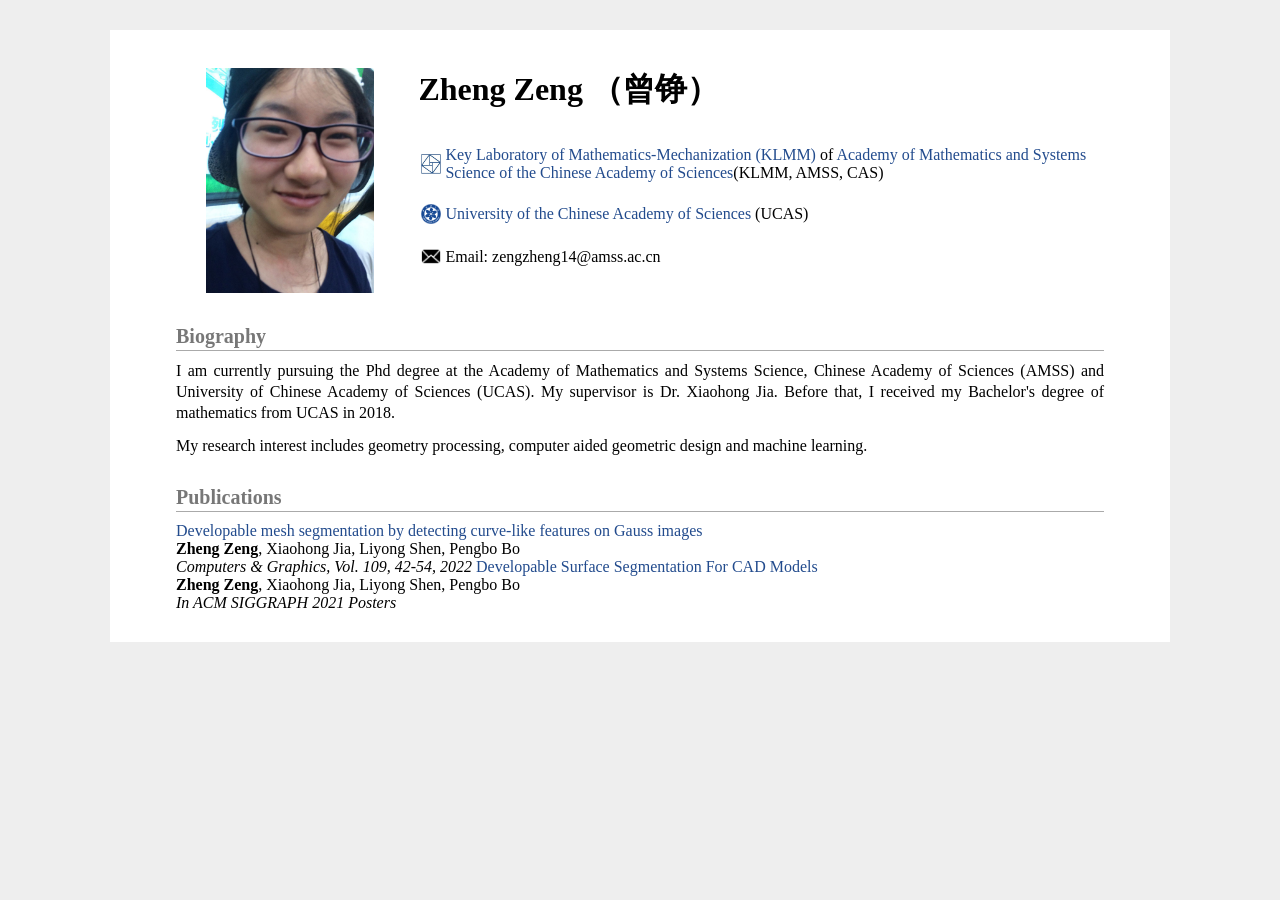
==== index.html @ fd00ec91 "fix format" ====
<!DOCTYPE html PUBLIC "-//W3C//DTD XHTML 1.1//EN" "http://www.w3.org/TR/xhtml11/DTD/xhtml11.dtd">
<html xmlns="http://www.w3.org/1999/xhtml" xml:lang="en" slick-uniqueid="3">
<head>
<meta http-equiv="Content-Type" content="text/html; charset=UTF-8">
<link rel="stylesheet" href="./Homepage_files/sty/jemdoc.css" type="text/css">
<style type="text/css">
</style>
<title>ZhengZeng-Homepage</title>
<link rel="shortcut icon" href="./Homepage_files/fig/profile_image.jpg" >
</head>


<body>

<div id="layout-content" style="margin-top:25px">

<table>
<tbody>
  <tr>
    <td width="19%" valign="top" height="173">
      <img height="225" id="photo" style="padding: 0pt 30pt 0pt 20pt; float: left; display: inline;" src="./Homepage_files/fig/profile_image.jpg">
    </td>
    
    <td width="80%" valign="top" height="173">
      <b><font face="Times New Roman" size="6">Zheng Zeng</font><font size="6" face="楷体_GB2312"> （曾铮）</font><font face="Times New Roman" size="6"></font></b>
      <br><br>      
      <p>
         <table>
         <tbody>
            <tr>
              <td> <img width="20" style="float: left; display: inline;" src="./Homepage_files/fig/amss.png" alt=""> </td>
              <td> <a href="http://mmrc.amss.cas.cn/" target="_blank">Key Laboratory of Mathematics-Mechanization (KLMM)</a> of <a href="http://www.amss.ac.cn/" target="_blank">Academy of Mathematics and Systems Science of the Chinese Academy of Sciences</a>(KLMM, AMSS, CAS)</td>
            </tr>
         </tbody>
         </table>
         <table>
         <tbody>
            <tr>
              <td> <img width="20" style="float: left; display: inline;" src="./Homepage_files/fig/ucas.png" alt=""> </td>
              <td> <a href="https://english.ucas.ac.cn/" target="_blank">University of the Chinese Academy of Sciences </a>(UCAS)</td>
            </tr>
         </tbody>
         </table>        
          <br>
          <table>
         <tbody>
            <tr>
              <td> <img width="20" style="float: left; display: inline;" src="./Homepage_files/fig/email.png" alt=""> </td>
              <td> Email: zengzheng14@amss.ac.cn</td>
            </tr>
         </tbody>
         </table>
         
      </p>
    </td>
  </tr>
</tbody>
</table>

<h2>Biography</h2>
<p style="text-align:justify;">
I am currently pursuing the Phd degree at the Academy of Mathematics and Systems Science, Chinese Academy of Sciences (AMSS) and University of Chinese Academy of Sciences (UCAS). My supervisor is Dr. Xiaohong Jia. Before that, I received my Bachelor's degree of mathematics from UCAS in 2018.
</p>
<p> 
My research interest includes geometry processing, computer aided geometric design and machine learning.
</p>

  <h2>Publications</h2>
    <!--这里写点发表的论文（if any） 格式如下>
    <table border="0" width="100%">
  <!--   <tbody> 
      <tr>
        <td>
          <div align="center">
            <img width="180" src="./LARNet(ICML2021)/Fig0_headpic.png" alt="">
          </div>
        </td>
        <td>
          <a href=" https://arxiv.org/abs/2103.08147" target="_blank">LARNet: Lie Algebra Residual Network for Face Recognition</a>        
          <br>
          <strong>Xiaolong Yang</strong>, 
          Xiaohong Jia, 
          Dihong Gong,
          Dong-Ming Yan,
          Zhifeng Li,
          Wei Liu
          <br> 
          <i>In Proceedings of the 38th International Conference on Machine Learning (ICML2021)</i>
          <br>
          [<a href="LARNet.html" target="_blank">Project Page</a>]
          [<a href="./LARNet(ICML2021)/xiaolonyang_ICML2021_Main.pdf" target="_blank">PDF</a>]
          [<a href="https://github.com/paradocx/LARNet/" target="_blank">Code</a>]
          [<a href="./LARNet(ICML2021)/xiaolonyang_ICML21_Sup.pdf" target="_blank">Supplement</a>] 
          [<a href="./LARNet(ICML2021)/ICML21_LARNet.pptx" target="_blank">Slides</a>]
        </td>
      </tr>



    </tbody> -->
<tbody> 
        <tr>
        <td>
          <a href="https://doi.org/10.1016/j.cag.2022.10.003" target="_blank">Developable mesh segmentation by detecting curve-like features on Gauss images</a>        
          <br>
          <strong>Zheng Zeng</strong>, 
          Xiaohong Jia, 
          Liyong Shen,
          Pengbo Bo
          <br> 
          <i>Computers & Graphics, Vol. 109, 42-54, 2022</i>
        </td>
       </tr>
       <tr>
        <td>
          <a href="https://doi.org/10.1145/3450618.3469167" target="_blank">Developable Surface Segmentation For CAD Models</a>        
          <br>
          <strong>Zheng Zeng</strong>, 
          Xiaohong Jia, 
          Liyong Shen,
          Pengbo Bo
          <br> 
          <i>In ACM SIGGRAPH 2021 Posters</i>
        </td>
      </tr>


    </tbody> 
  </table>  
<!--
  <h2>Research Experiences</h2>
  这里可以写点别的 不要就注释掉
   <!--<table id="tbExperiences" border="0" width="100%">
    <tbody>
      <tr>
        <td> Sep.2020 - Sep.2021 &nbsp; </td>   
        <td> Visting student (Rhino-Bird Program), Tencent Technologies Co., Ltd. (Shenzhen), directed by <a href="https://scholar.google.com/citations?user=VTrRNN4AAAAJ&hl=zh-en" target="_blank"> Zhifeng Li</td>
      </tr>
      <tr>
        <td> Nov.2019 - Mar.2020 &nbsp; </td>   
        <td> Intern student (Innovative Research Program), Alibaba Group (Beijing). </td>
      </tr>
      <tr>
        <td> Mar.2017 - Now. &nbsp; </td>   
        <td> Visiting student,  National Laboratory of Pattern Recognition(NLPR), Institute of Automation, Chinese Academy of Sciences(CASIA) (Beijing), directed by <a href="https://sites.google.com/site/yandongming/" target="_blank"> Prof. Dong-Ming Yan</td>
      </tr>  
    </tbody>
  </table> -->

</div>
</body>
</html>
---- Homepage_files/sty/jemdoc.css ----
/* Default css file for jemdoc. */

table#tlayout {
    border: none;
    border-collapse: separate;
    background: white;
}
/*
body {
	background: white;
	padding-bottom: 8px;
	margin: 0;
}
*/
html {
  background-color: #eeeeee; 
}

body {
	font-family: Georgia, serif;
	color: #000;
	background-color: #ffffff;
	text-align: left; /* for IE */
	margin-top: 30px;
	margin-bottom: 30px;
	margin-left: auto;
	margin-right: auto;
	padding-left: 50px;
	padding-right: 50px;
	padding-top: 10px;
	padding-bottom: 30px;
	max-width: 960px;
}

#layout-menu {
	background: #f6f6f6;
	border: 1px solid #dddddd;
	padding-top: 0.5em;
	padding-left: 8px;
	padding-right: 8px;
	font-size: 1.0em;
	width: auto;
	white-space: nowrap;
    text-align: left;
    vertical-align: top;
}

#layout-menu td {
	background: #f4f4f4;
    vertical-align: top;
}

#layout-content {
	padding-top: 0.0em;
	padding-left: 1.0em;
	padding-right: 1.0em;
    border: none;
    background: white;
    text-align: left;
    vertical-align: top;
}

#layout-menu a {
	line-height: 1.5em;
	margin-left: 0.5em;
}

tt {
    background: #ffffdd;
}

pre, tt {
	font-size: 90%;
	font-family: monaco, monospace;
}

a, a > tt {
	color: #224b8d;
	text-decoration: none;
}

a:hover {
	/*border-bottom: 1px gray dotted;
	font-weight: bold;*/
	color:#FF0000; 
}

#layout-menu a.current:link, #layout-menu a.current:visited {
	color: #022b6d;
	border-bottom: 1px gray solid;
}
#layout-menu a:link, #layout-menu a:visited, #layout-menu a:hover {
	color: #527bbd;
	text-decoration: none;
}
#layout-menu a:hover {
	text-decoration: none;
}

div.menu-category {
	border-bottom: 1px solid gray;
	margin-top: 0.8em;
	padding-top: 0.2em;
	padding-bottom: 0.1em;
	font-weight: bold;
}

div.menu-item {
	padding-left: 16px;
	text-indent: -16px;
}

div#toptitle {
	padding-bottom: 0.2em;
	margin-bottom: 1.5em;
	/*border-bottom: 3px double gray;*/
}

/* Reduce space if we begin the page with a title. */
div#toptitle + h2, div#toptitle + h3 {
	margin-top: 0em;
}

div#subtitle {
	margin-top: 0.0em;
	margin-bottom: 0.0em;
	padding-top: 0em;
	padding-bottom: 0.1em;
}

em {
	font-style: italic;
}

strong {
	font-weight: bold;
}


red {
	color: #FF0000;
}

h1, h2, h3 {
	color: #777777;
	margin-top: 0.7em;
	margin-bottom: 0.5em;
	padding-bottom: 0.2em;
	line-height: 1.0;
	padding-top: 0.5em;
	border-bottom: 1px solid #aaaaaa;
}

h1 {
	color: #527bbd;
	font-size: 165%;
	padding-bottom: 0.3em;
}

h2 {
	padding-top: 0.8em;
	font-size: 125%;
}

h2 + h3 {
    padding-top: 0.2em;
}

h3 {
	font-size: 110%;
	border-bottom: none;
}

p {
	margin-top: 0.0em;
	margin-bottom: 0.8em;
	padding: 0;
	line-height: 1.3;
}

pre {
	padding: 0;
	margin: 0;
}

div#footer {
	font-size: small;
	border-top: 1px solid #c0c0c0;
	padding-top: 0.1em;
	margin-top: 4.0em;
	color: #c0c0c0;
}

div#footer a {
	color: #80a0b0;
}

div#footer-text {
	float: left;
	padding-bottom: 8px;
}

ul, ol, dl {
	margin-top: 0.2em;
	padding-top: 0;
	margin-bottom: 0.8em;
}

dt {
	margin-top: 0.5em;
	margin-bottom: 0;
}

dl {
	margin-left: 20px;
}

dd {
	color: #222222;
}

dd > *:first-child {
	margin-top: 0;
}

ul {
	list-style-position: inherit;
	list-style-type: none;
	padding-left: 20px;
}

p + ul, p + ol {
	margin-top: -0.5em;
}

li {
	margin-top: 1em;
}

ol {
	list-style-position: outside;
	list-style-type: decimal;
}

li p, dd p {
	margin-bottom: 0.3em;
}


ol ol {
	list-style-type: lower-alpha;
}

ol ol ol {
	list-style-type: lower-roman;
}

p + div.codeblock {
	margin-top: -0.6em;
}

div.codeblock, div.infoblock {
	margin-right: 0%;
	margin-top: 1.2em;
	margin-bottom: 1.3em;
}

div.blocktitle {
	font-weight: bold;
	color: #cd7b62;
	margin-top: 1.2em;
	margin-bottom: 0.1em;
}

div.blockcontent {
	border: 1px solid silver;
	padding: 0.3em 0.5em;
}

div.infoblock > div.blockcontent {
	background: #ffffee;
}

div.blockcontent p + ul, div.blockcontent p + ol {
	margin-top: 0.4em;
}

div.infoblock p {
	margin-bottom: 0em;
}

div.infoblock li p, div.infoblock dd p {
	margin-bottom: 0.5em;
}

div.infoblock p + p {
	margin-top: 0.8em;
}

div.codeblock > div.blockcontent {
	background: #f6f6f6;
}

span.pycommand {
	color: #000070;
}

span.statement {
	color: #008800;
}
span.builtin {
	color: #000088;
}
span.special {
	color: #990000;
}
span.operator {
	color: #880000;
}
span.error {
	color: #aa0000;
}
span.comment, span.comment > *, span.string, span.string > * {
	color: #606060;
}

@media print {
	#layout-menu { display: none; }
}

#fwtitle {
	margin: 2px;
}

#fwtitle #toptitle {
	padding-left: 0.5em;
	margin-bottom: 0.5em;
}

#layout-content h1:first-child, #layout-content h2:first-child, #layout-content h3:first-child {
	margin-top: -0.7em;
}

div#toptitle h1, #layout-content div#toptitle h1 {
	margin-bottom: 0.0em;
	padding-bottom: 0.1em;
	padding-top: 0;
	margin-top: 0.5em;
	border-bottom: none;
}

img.eq {
	padding: 0;
	padding-left: 0.1em;
	padding-right: 0.1em;
	margin: 0;
}

img.eqwl {
	padding-left: 2em;
	padding-top: 0.6em;
	padding-bottom: 0.2em;
	margin: 0;
}

table + table {
    margin-top: 1em;
}

tr.heading {
    font-weight: bold;
    border-bottom: 2px solid black;
}

img {
    border: none;
}

table.imgtable, table.imgtable td {
    border: none;
    text-align: left;
}
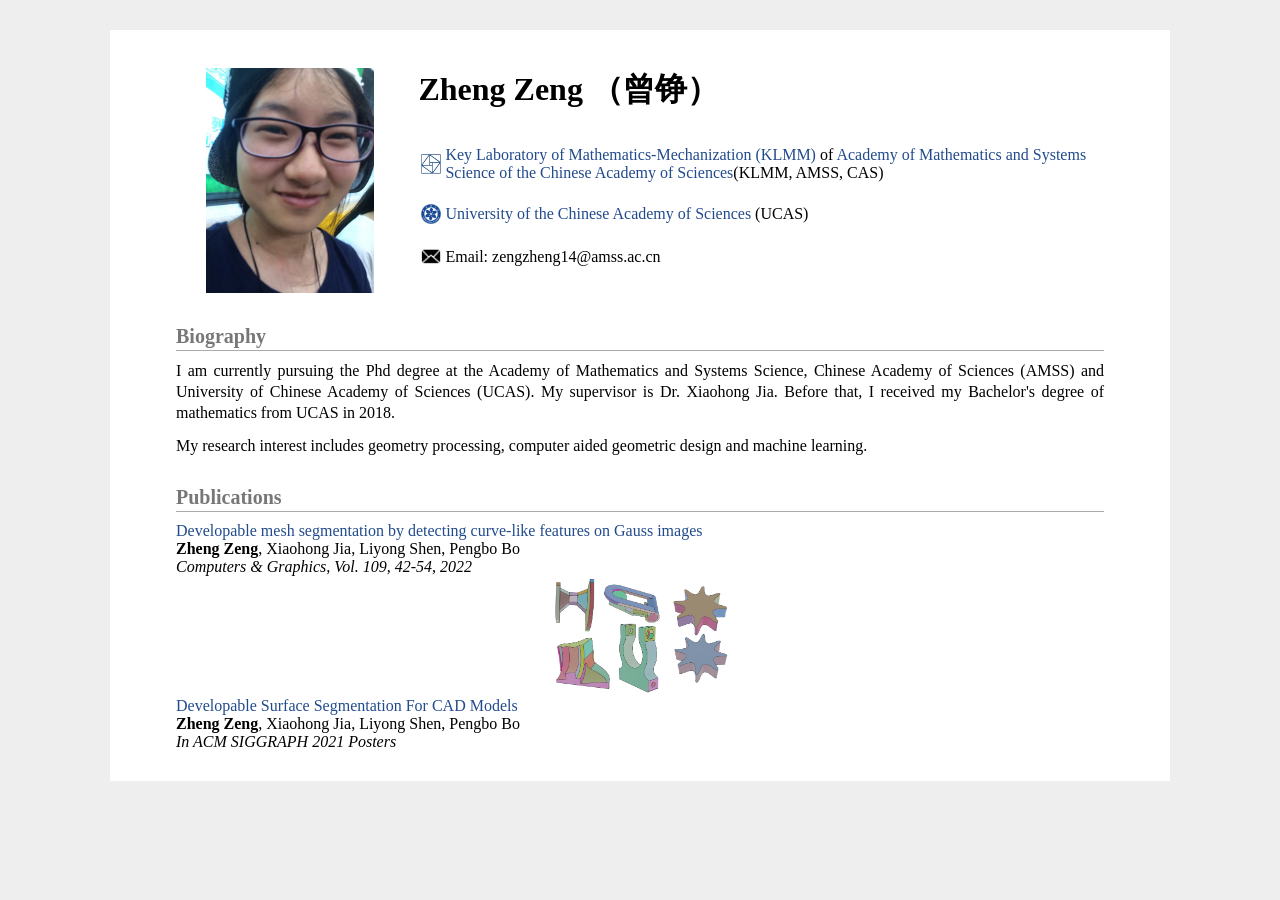
==== commit d43fec91: "add pic" ====
--- a/index.html
+++ b/index.html
@@ -113,6 +113,11 @@
        </tr>
        <tr>
         <td>
+          <div align="center">
+            <img width="180" src="./Homepage_files/fig/poster.png" alt="">
+          </div>
+        </td>
+        <td>
           <a href="https://doi.org/10.1145/3450618.3469167" target="_blank">Developable Surface Segmentation For CAD Models</a>        
           <br>
           <strong>Zheng Zeng</strong>, 
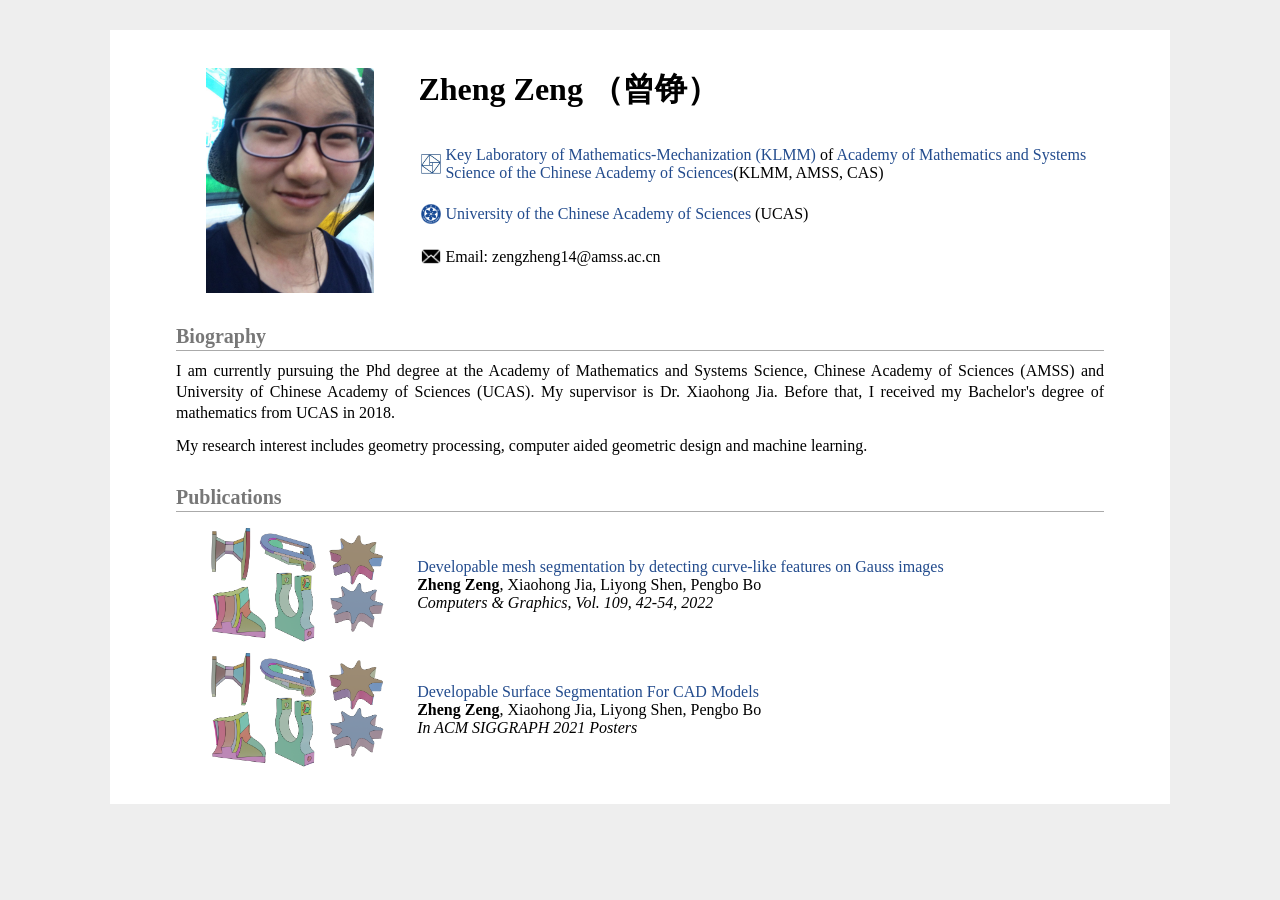
==== commit 44ac2646: "fix format" ====
--- a/index.html
+++ b/index.html
@@ -66,40 +66,14 @@
 </p>
 
   <h2>Publications</h2>
-    <!--这里写点发表的论文（if any） 格式如下>
-    <table border="0" width="100%">
-  <!--   <tbody> 
-      <tr>
-        <td>
+<table border="0" width="100%">
+<tbody> 
+        <tr>
+         <td>
           <div align="center">
-            <img width="180" src="./LARNet(ICML2021)/Fig0_headpic.png" alt="">
+            <img width="180" src="./Homepage_files/fig/poster.png" alt="">
           </div>
         </td>
-        <td>
-          <a href=" https://arxiv.org/abs/2103.08147" target="_blank">LARNet: Lie Algebra Residual Network for Face Recognition</a>        
-          <br>
-          <strong>Xiaolong Yang</strong>, 
-          Xiaohong Jia, 
-          Dihong Gong,
-          Dong-Ming Yan,
-          Zhifeng Li,
-          Wei Liu
-          <br> 
-          <i>In Proceedings of the 38th International Conference on Machine Learning (ICML2021)</i>
-          <br>
-          [<a href="LARNet.html" target="_blank">Project Page</a>]
-          [<a href="./LARNet(ICML2021)/xiaolonyang_ICML2021_Main.pdf" target="_blank">PDF</a>]
-          [<a href="https://github.com/paradocx/LARNet/" target="_blank">Code</a>]
-          [<a href="./LARNet(ICML2021)/xiaolonyang_ICML21_Sup.pdf" target="_blank">Supplement</a>] 
-          [<a href="./LARNet(ICML2021)/ICML21_LARNet.pptx" target="_blank">Slides</a>]
-        </td>
-      </tr>
-
-
-
-    </tbody> -->
-<tbody> 
-        <tr>
         <td>
           <a href="https://doi.org/10.1016/j.cag.2022.10.003" target="_blank">Developable mesh segmentation by detecting curve-like features on Gauss images</a>        
           <br>
@@ -111,6 +85,7 @@
           <i>Computers & Graphics, Vol. 109, 42-54, 2022</i>
         </td>
        </tr>
+  
        <tr>
         <td>
           <div align="center">
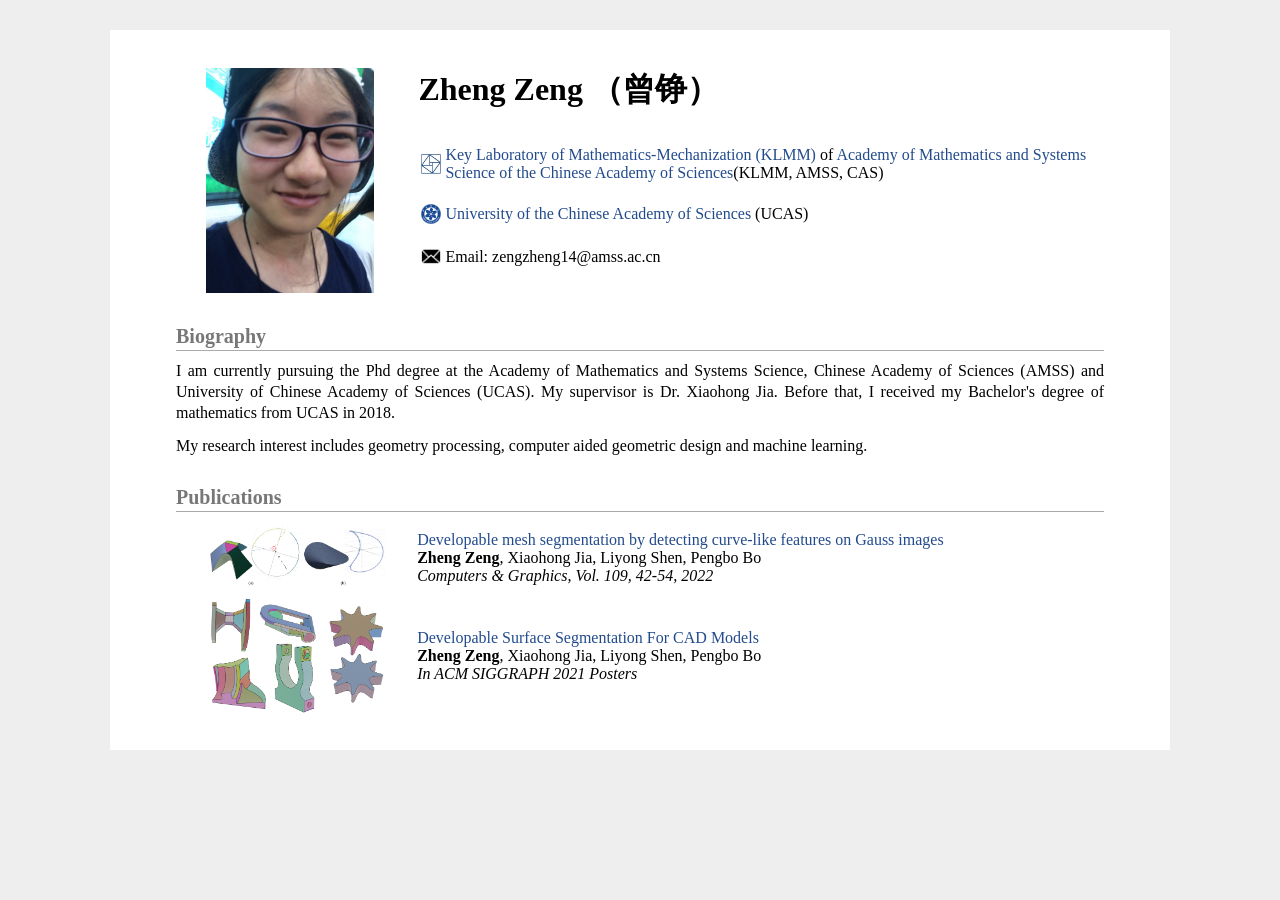
==== commit 5d2e2a7c: "Update index.html" ====
--- a/index.html
+++ b/index.html
@@ -71,7 +71,7 @@
         <tr>
          <td>
           <div align="center">
-            <img width="180" src="./Homepage_files/fig/poster.png" alt="">
+            <img width="180" src="./Homepage_files/fig/title.png" alt="">
           </div>
         </td>
         <td>
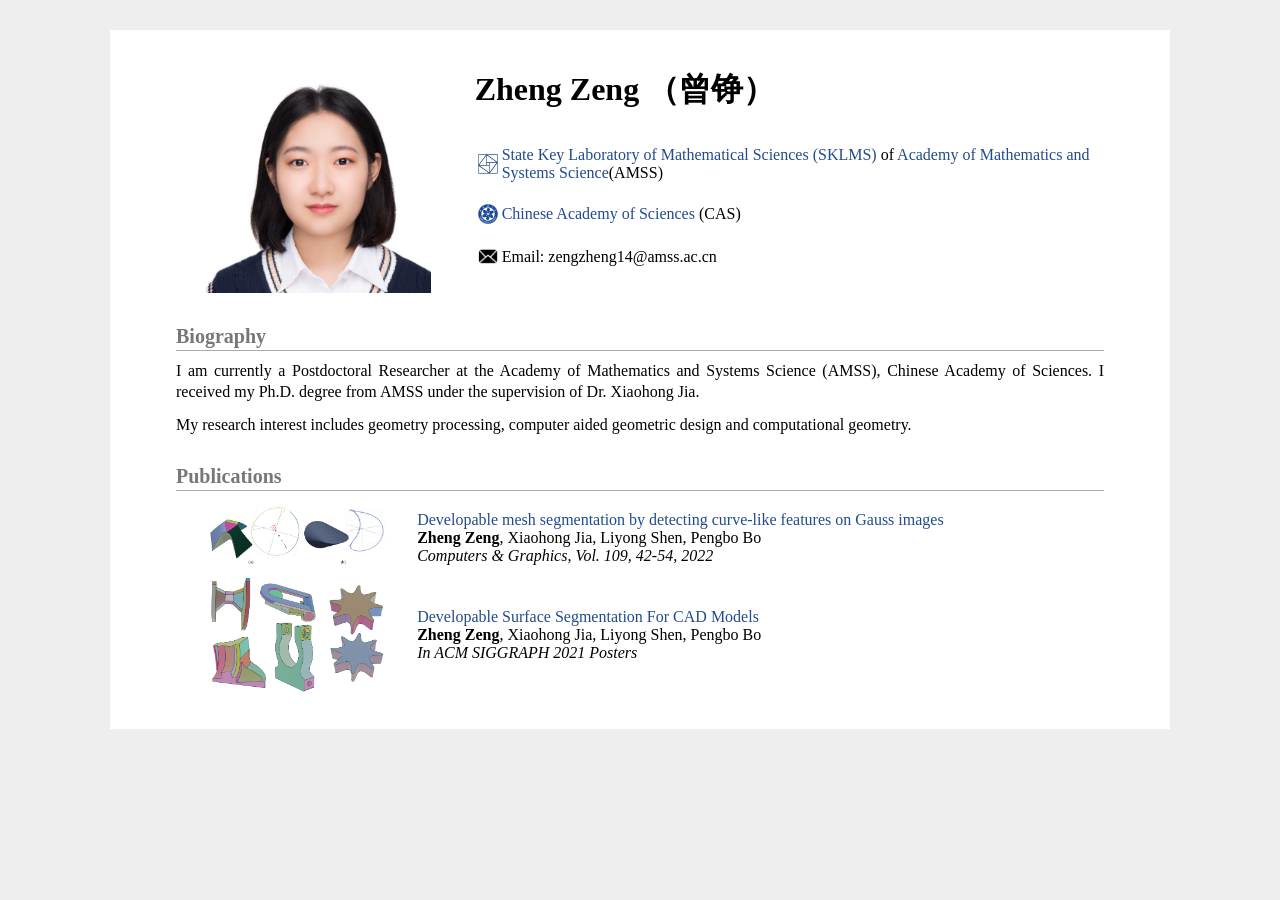
==== commit 1ad4d770: "update 2025" ====
--- a/index.html
+++ b/index.html
@@ -29,7 +29,7 @@
          <tbody>
             <tr>
               <td> <img width="20" style="float: left; display: inline;" src="./Homepage_files/fig/amss.png" alt=""> </td>
-              <td> <a href="http://mmrc.amss.cas.cn/" target="_blank">Key Laboratory of Mathematics-Mechanization (KLMM)</a> of <a href="http://www.amss.ac.cn/" target="_blank">Academy of Mathematics and Systems Science of the Chinese Academy of Sciences</a>(KLMM, AMSS, CAS)</td>
+              <td> <a href="http://mmrc.amss.cas.cn/" target="_blank">State Key Laboratory of Mathematical Sciences (SKLMS)</a> of <a href="http://www.amss.ac.cn/" target="_blank">Academy of Mathematics and Systems Science</a>(AMSS)</td>
             </tr>
          </tbody>
          </table>
@@ -37,7 +37,7 @@
          <tbody>
             <tr>
               <td> <img width="20" style="float: left; display: inline;" src="./Homepage_files/fig/ucas.png" alt=""> </td>
-              <td> <a href="https://english.ucas.ac.cn/" target="_blank">University of the Chinese Academy of Sciences </a>(UCAS)</td>
+              <td> <a href="https://english.ucas.ac.cn/" target="_blank"> Chinese Academy of Sciences </a>(CAS)</td>
             </tr>
          </tbody>
          </table>        
@@ -59,10 +59,10 @@
 
 <h2>Biography</h2>
 <p style="text-align:justify;">
-I am currently pursuing the Phd degree at the Academy of Mathematics and Systems Science, Chinese Academy of Sciences (AMSS) and University of Chinese Academy of Sciences (UCAS). My supervisor is Dr. Xiaohong Jia. Before that, I received my Bachelor's degree of mathematics from UCAS in 2018.
+I am currently a Postdoctoral Researcher at the Academy of Mathematics and Systems Science (AMSS), Chinese Academy of Sciences. I received my Ph.D. degree from AMSS under the supervision of Dr. Xiaohong Jia.
 </p>
 <p> 
-My research interest includes geometry processing, computer aided geometric design and machine learning.
+My research interest includes geometry processing, computer aided geometric design and computational geometry.
 </p>
 
   <h2>Publications</h2>
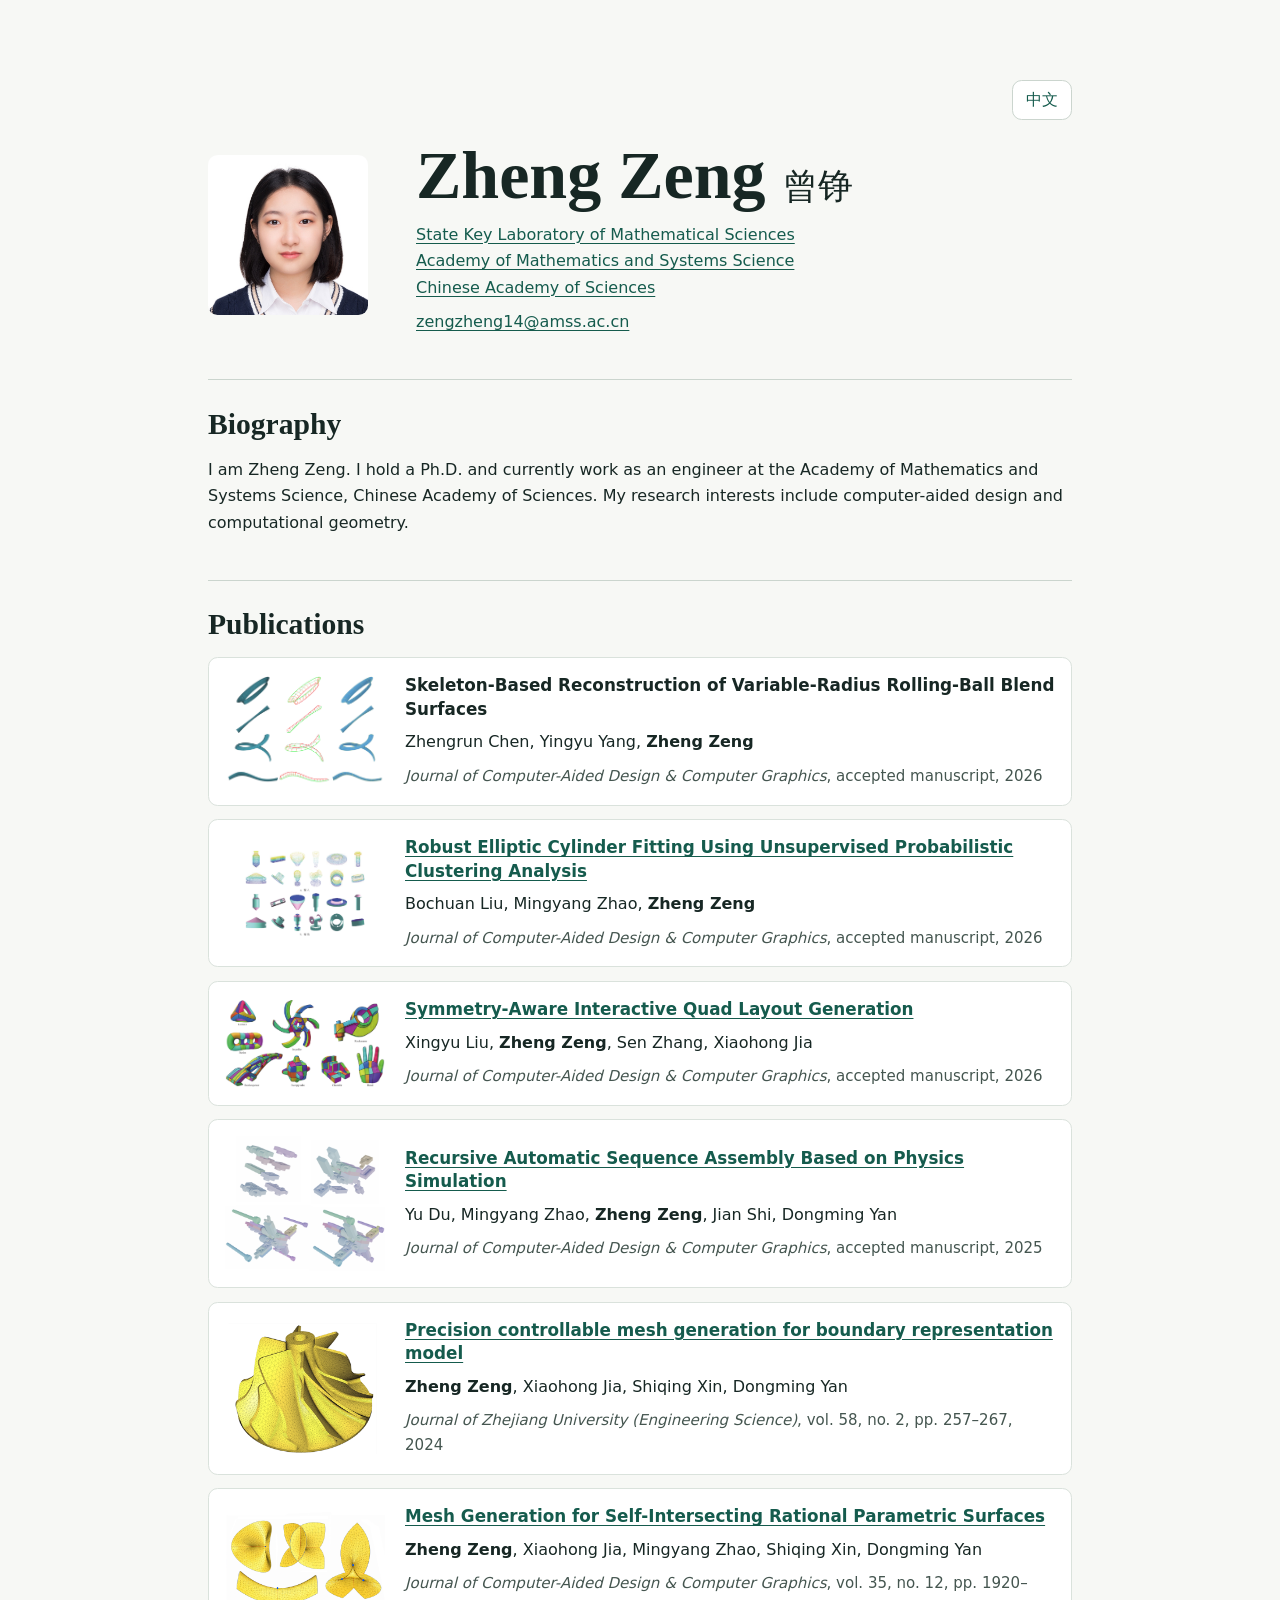
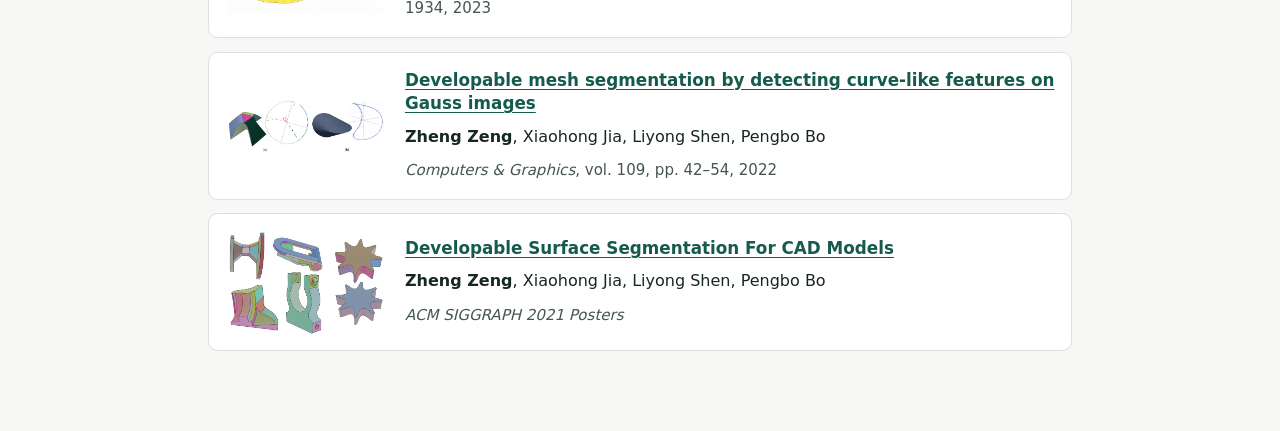
==== commit 0ff222bb: "upate 2026" ====
--- a/index.html
+++ b/index.html
@@ -1,132 +1,102 @@
-<!DOCTYPE html PUBLIC "-//W3C//DTD XHTML 1.1//EN" "http://www.w3.org/TR/xhtml11/DTD/xhtml11.dtd">
-<html xmlns="http://www.w3.org/1999/xhtml" xml:lang="en" slick-uniqueid="3">
+<!doctype html>
+<html lang="en">
 <head>
-<meta http-equiv="Content-Type" content="text/html; charset=UTF-8">
-<link rel="stylesheet" href="./Homepage_files/sty/jemdoc.css" type="text/css">
-<style type="text/css">
-</style>
-<title>ZhengZeng-Homepage</title>
-<link rel="shortcut icon" href="./Homepage_files/fig/profile_image.jpg" >
+  <meta charset="utf-8">
+  <meta name="viewport" content="width=device-width, initial-scale=1">
+  <meta name="description" content="Zheng Zeng’s academic homepage. Research in computer-aided design and computational geometry.">
+  <title>Zheng Zeng | Academic Homepage</title>
+  <link rel="alternate" hreflang="zh-Hans" href="zh.html">
+  <link rel="icon" href="Homepage_files/fig/profile_image.jpg">
+  <link rel="stylesheet" href="Homepage_files/sty/homepage.css">
 </head>
-
-
 <body>
-
-<div id="layout-content" style="margin-top:25px">
-
-<table>
-<tbody>
-  <tr>
-    <td width="19%" valign="top" height="173">
-      <img height="225" id="photo" style="padding: 0pt 30pt 0pt 20pt; float: left; display: inline;" src="./Homepage_files/fig/profile_image.jpg">
-    </td>
-    
-    <td width="80%" valign="top" height="173">
-      <b><font face="Times New Roman" size="6">Zheng Zeng</font><font size="6" face="楷体_GB2312"> （曾铮）</font><font face="Times New Roman" size="6"></font></b>
-      <br><br>      
-      <p>
-         <table>
-         <tbody>
-            <tr>
-              <td> <img width="20" style="float: left; display: inline;" src="./Homepage_files/fig/amss.png" alt=""> </td>
-              <td> <a href="http://mmrc.amss.cas.cn/" target="_blank">State Key Laboratory of Mathematical Sciences (SKLMS)</a> of <a href="http://www.amss.ac.cn/" target="_blank">Academy of Mathematics and Systems Science</a>(AMSS)</td>
-            </tr>
-         </tbody>
-         </table>
-         <table>
-         <tbody>
-            <tr>
-              <td> <img width="20" style="float: left; display: inline;" src="./Homepage_files/fig/ucas.png" alt=""> </td>
-              <td> <a href="https://english.ucas.ac.cn/" target="_blank"> Chinese Academy of Sciences </a>(CAS)</td>
-            </tr>
-         </tbody>
-         </table>        
-          <br>
-          <table>
-         <tbody>
-            <tr>
-              <td> <img width="20" style="float: left; display: inline;" src="./Homepage_files/fig/email.png" alt=""> </td>
-              <td> Email: zengzheng14@amss.ac.cn</td>
-            </tr>
-         </tbody>
-         </table>
-         
-      </p>
-    </td>
-  </tr>
-</tbody>
-</table>
-
-<h2>Biography</h2>
-<p style="text-align:justify;">
-I am currently a Postdoctoral Researcher at the Academy of Mathematics and Systems Science (AMSS), Chinese Academy of Sciences. I received my Ph.D. degree from AMSS under the supervision of Dr. Xiaohong Jia.
-</p>
-<p> 
-My research interest includes geometry processing, computer aided geometric design and computational geometry.
-</p>
-
-  <h2>Publications</h2>
-<table border="0" width="100%">
-<tbody> 
-        <tr>
-         <td>
-          <div align="center">
-            <img width="180" src="./Homepage_files/fig/title.png" alt="">
+  <main>
+    <nav class="language-switch" aria-label="Language">
+      <a href="zh.html" hreflang="zh-Hans" lang="zh-Hans">中文</a>
+    </nav>
+    <header>
+      <img class="portrait" src="Homepage_files/fig/profile_image.jpg" alt="Portrait of Zheng Zeng">
+      <div>
+        <h1>Zheng Zeng <span lang="zh-Hans">曾铮</span></h1>
+        <p><a href="http://mmrc.amss.cas.cn/">State Key Laboratory of Mathematical Sciences</a><br>
+          <a href="http://www.amss.ac.cn/">Academy of Mathematics and Systems Science</a><br>
+          <a href="https://english.ucas.ac.cn/">Chinese Academy of Sciences</a></p>
+        <p><a href="mailto:zengzheng14@amss.ac.cn">zengzheng14@amss.ac.cn</a></p>
+      </div>
+    </header>
+    <section aria-labelledby="biography">
+      <h2 id="biography">Biography</h2>
+      <p>I am Zheng Zeng. I hold a Ph.D. and currently work as an engineer at the Academy of Mathematics and Systems Science, Chinese Academy of Sciences. My research interests include computer-aided design and computational geometry.</p>
+    </section>
+    <section aria-labelledby="publications">
+      <h2 id="publications">Publications</h2>
+      <ul class="publications">
+        <li>
+          <img src="Homepage_files/fig/rolling-ball-blend-surfaces.png" width="1351" height="932" alt="Input meshes, extracted skeletons, and reconstructed blend surfaces">
+          <div>
+            <h3>Skeleton-Based Reconstruction of Variable-Radius Rolling-Ball Blend Surfaces</h3>
+            <p>Zhengrun Chen, Yingyu Yang, <strong>Zheng Zeng</strong></p>
+            <p class="venue"><cite>Journal of Computer-Aided Design &amp; Computer Graphics</cite>, accepted manuscript, 2026</p>
           </div>
-        </td>
-        <td>
-          <a href="https://doi.org/10.1016/j.cag.2022.10.003" target="_blank">Developable mesh segmentation by detecting curve-like features on Gauss images</a>        
-          <br>
-          <strong>Zheng Zeng</strong>, 
-          Xiaohong Jia, 
-          Liyong Shen,
-          Pengbo Bo
-          <br> 
-          <i>Computers & Graphics, Vol. 109, 42-54, 2022</i>
-        </td>
-       </tr>
-  
-       <tr>
-        <td>
-          <div align="center">
-            <img width="180" src="./Homepage_files/fig/poster.png" alt="">
+        </li>
+        <li>
+          <img src="Homepage_files/fig/robust-elliptic-cylinder-fitting.png" width="3150" height="1687" alt="Input point clouds and corresponding fitted surfaces">
+          <div>
+            <h3><a href="https://www.jcad.cn/article/doi/10.3724/SP.J.1089.2026-00186">Robust Elliptic Cylinder Fitting Using Unsupervised Probabilistic Clustering Analysis</a></h3>
+            <p>Bochuan Liu, Mingyang Zhao, <strong>Zheng Zeng</strong></p>
+            <p class="venue"><cite>Journal of Computer-Aided Design &amp; Computer Graphics</cite>, accepted manuscript, 2026</p>
           </div>
-        </td>
-        <td>
-          <a href="https://doi.org/10.1145/3450618.3469167" target="_blank">Developable Surface Segmentation For CAD Models</a>        
-          <br>
-          <strong>Zheng Zeng</strong>, 
-          Xiaohong Jia, 
-          Liyong Shen,
-          Pengbo Bo
-          <br> 
-          <i>In ACM SIGGRAPH 2021 Posters</i>
-        </td>
-      </tr>
-
-
-    </tbody> 
-  </table>  
-<!--
-  <h2>Research Experiences</h2>
-  这里可以写点别的 不要就注释掉
-   <!--<table id="tbExperiences" border="0" width="100%">
-    <tbody>
-      <tr>
-        <td> Sep.2020 - Sep.2021 &nbsp; </td>   
-        <td> Visting student (Rhino-Bird Program), Tencent Technologies Co., Ltd. (Shenzhen), directed by <a href="https://scholar.google.com/citations?user=VTrRNN4AAAAJ&hl=zh-en" target="_blank"> Zhifeng Li</td>
-      </tr>
-      <tr>
-        <td> Nov.2019 - Mar.2020 &nbsp; </td>   
-        <td> Intern student (Innovative Research Program), Alibaba Group (Beijing). </td>
-      </tr>
-      <tr>
-        <td> Mar.2017 - Now. &nbsp; </td>   
-        <td> Visiting student,  National Laboratory of Pattern Recognition(NLPR), Institute of Automation, Chinese Academy of Sciences(CASIA) (Beijing), directed by <a href="https://sites.google.com/site/yandongming/" target="_blank"> Prof. Dong-Ming Yan</td>
-      </tr>  
-    </tbody>
-  </table> -->
-
-</div>
+        </li>
+        <li>
+          <img src="Homepage_files/fig/symmetry-aware-quad-layout.png" width="3150" height="1699" alt="Color-coded quad layouts on several 3D models">
+          <div>
+            <h3><a href="https://www.jcad.cn/article/doi/10.3724/SP.J.1089.2026-00132">Symmetry-Aware Interactive Quad Layout Generation</a></h3>
+            <p>Xingyu Liu, <strong>Zheng Zeng</strong>, Sen Zhang, Xiaohong Jia</p>
+            <p class="venue"><cite>Journal of Computer-Aided Design &amp; Computer Graphics</cite>, accepted manuscript, 2026</p>
+          </div>
+        </li>
+        <li>
+          <img src="Homepage_files/fig/recursive-assembly.png" width="490" height="413" alt="Four stages of a mechanical assembly sequence">
+          <div>
+            <h3><a href="https://www.jcad.cn/article/doi/10.3724/SP.J.1089.2025-00231">Recursive Automatic Sequence Assembly Based on Physics Simulation</a></h3>
+            <p>Yu Du, Mingyang Zhao, <strong>Zheng Zeng</strong>, Jian Shi, Dongming Yan</p>
+            <p class="venue"><cite>Journal of Computer-Aided Design &amp; Computer Graphics</cite>, accepted manuscript, 2025</p>
+          </div>
+        </li>
+        <li>
+          <img src="Homepage_files/fig/boundary-representation-mesh.png" width="1100" height="942" alt="Triangular mesh of an impeller">
+          <div>
+            <h3><a href="https://www.zjujournals.com/eng/CN/10.3785/j.issn.1008-973X.2024.02.004">Precision controllable mesh generation for boundary representation model</a></h3>
+            <p><strong>Zheng Zeng</strong>, Xiaohong Jia, Shiqing Xin, Dongming Yan</p>
+            <p class="venue"><cite>Journal of Zhejiang University (Engineering Science)</cite>, vol. 58, no. 2, pp. 257–267, 2024</p>
+          </div>
+        </li>
+        <li>
+          <img src="Homepage_files/fig/self-intersecting-surface-mesh.png" width="1100" height="700" alt="Triangular meshes of self-intersecting parametric surfaces">
+          <div>
+            <h3><a href="https://www.jcad.cn/article/doi/10.3724/SP.J.1089.2023.2023-00006">Mesh Generation for Self-Intersecting Rational Parametric Surfaces</a></h3>
+            <p><strong>Zheng Zeng</strong>, Xiaohong Jia, Mingyang Zhao, Shiqing Xin, Dongming Yan</p>
+            <p class="venue"><cite>Journal of Computer-Aided Design &amp; Computer Graphics</cite>, vol. 35, no. 12, pp. 1920–1934, 2023</p>
+          </div>
+        </li>
+        <li>
+          <img src="Homepage_files/fig/title.png" alt="">
+          <div>
+            <h3><a href="https://doi.org/10.1016/j.cag.2022.10.003">Developable mesh segmentation by detecting curve-like features on Gauss images</a></h3>
+            <p><strong>Zheng Zeng</strong>, Xiaohong Jia, Liyong Shen, Pengbo Bo</p>
+            <p class="venue"><cite>Computers &amp; Graphics</cite>, vol. 109, pp. 42–54, 2022</p>
+          </div>
+        </li>
+        <li>
+          <img src="Homepage_files/fig/poster.png" alt="">
+          <div>
+            <h3><a href="https://doi.org/10.1145/3450618.3469167">Developable Surface Segmentation For CAD Models</a></h3>
+            <p><strong>Zheng Zeng</strong>, Xiaohong Jia, Liyong Shen, Pengbo Bo</p>
+            <p class="venue"><cite>ACM SIGGRAPH 2021 Posters</cite></p>
+          </div>
+        </li>
+      </ul>
+    </section>
+  </main>
 </body>
 </html>
--- a/Homepage_files/sty/homepage.css
+++ b/Homepage_files/sty/homepage.css
@@ -0,0 +1,27 @@
+* { box-sizing: border-box; }
+body { margin: 0; background: #f7f8f5; color: #172724; font: 1rem/1.65 system-ui, sans-serif; }
+main { width: min(54rem, calc(100% - 2rem)); margin: 0 auto; padding: clamp(2rem, 7vw, 5rem) 0; }
+a { color: #155b4d; text-underline-offset: .2em; overflow-wrap: anywhere; }
+a:focus-visible { outline: 2px solid #155b4d; outline-offset: 4px; }
+header { display: grid; grid-template-columns: 10rem 1fr; align-items: center; gap: clamp(1.25rem, 5vw, 3rem); }
+.portrait { display: block; width: 100%; border-radius: .6rem; }
+h1, h2 { font-family: Georgia, serif; line-height: 1.15; }
+h1 { font-size: clamp(2.5rem, 7vw, 4.25rem); margin: 0; }
+h1 span { display: inline-block; font: 400 .52em system-ui, sans-serif; }
+h2 { font-size: 1.85rem; margin: 0 0 1rem; }
+p { margin: .5rem 0 0; }
+section { margin-top: 2.75rem; padding-top: 1.65rem; border-top: 1px solid #cbd5ce; }
+.publications { list-style: none; padding: 0; margin: 0; display: grid; gap: .85rem; }
+.publications li { display: grid; grid-template-columns: 10rem 1fr; align-items: center; gap: 1.25rem; background: white; padding: 1rem; border: 1px solid #dae2dc; border-radius: .6rem; }
+.publications img { display: block; width: 100%; height: auto; }
+h3 { margin: 0; font-size: 1.05rem; line-height: 1.4; }
+.venue { color: #455650; font-size: .94rem; }
+@media (max-width: 36rem) {
+  header, .publications li { grid-template-columns: 1fr; }
+  .portrait { width: 8rem; }
+  .publications img { width: min(100%, 10rem); }
+}
+
+.language-switch { display: flex; justify-content: flex-end; margin-bottom: 1rem; }
+.language-switch a { padding: .35rem .8rem; background: white; border: 1px solid #cbd5ce; border-radius: .6rem; text-decoration: none; }
+.language-switch a:hover { text-decoration: underline; }
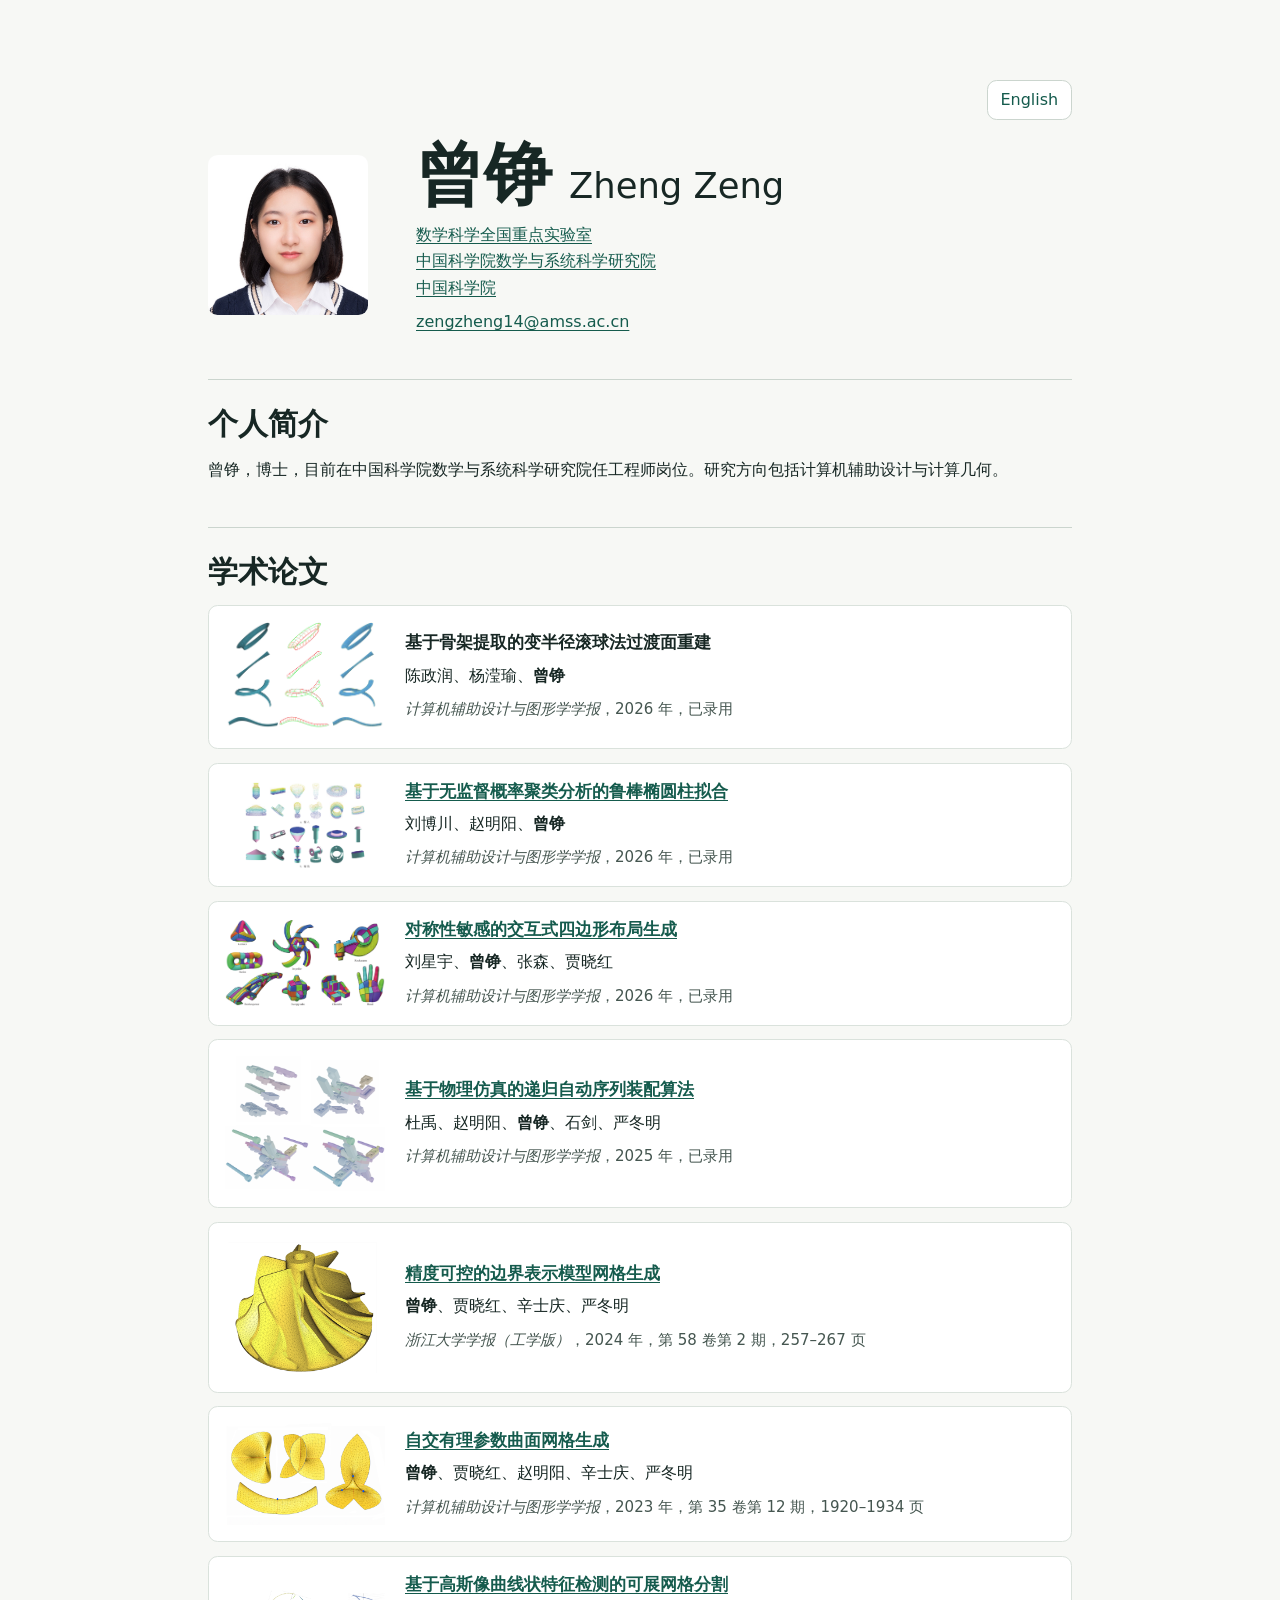
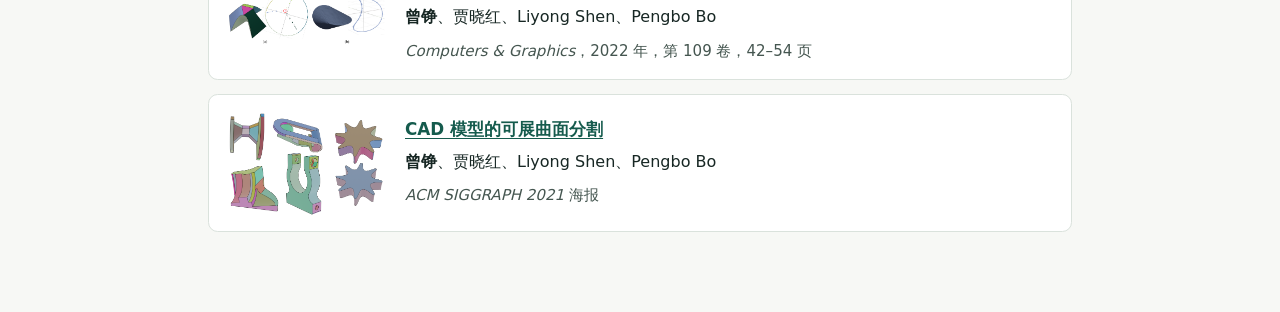
==== commit c61bf202: "set root page to chinese" ====
--- a/index.html
+++ b/index.html
@@ -1,98 +1,98 @@
 <!doctype html>
-<html lang="en">
+<html lang="zh-Hans">
 <head>
   <meta charset="utf-8">
   <meta name="viewport" content="width=device-width, initial-scale=1">
-  <meta name="description" content="Zheng Zeng’s academic homepage. Research in computer-aided design and computational geometry.">
-  <title>Zheng Zeng | Academic Homepage</title>
-  <link rel="alternate" hreflang="zh-Hans" href="zh.html">
+  <meta name="description" content="曾铮的学术主页。研究方向包括计算机辅助设计与计算几何。">
+  <title>曾铮｜学术主页</title>
+  <link rel="alternate" hreflang="en" href="en.html">
   <link rel="icon" href="Homepage_files/fig/profile_image.jpg">
   <link rel="stylesheet" href="Homepage_files/sty/homepage.css">
 </head>
 <body>
   <main>
-    <nav class="language-switch" aria-label="Language">
-      <a href="zh.html" hreflang="zh-Hans" lang="zh-Hans">中文</a>
+    <nav class="language-switch" aria-label="语言切换">
+      <a href="en.html" hreflang="en" lang="en">English</a>
     </nav>
     <header>
-      <img class="portrait" src="Homepage_files/fig/profile_image.jpg" alt="Portrait of Zheng Zeng">
+      <img class="portrait" src="Homepage_files/fig/profile_image.jpg" alt="曾铮的照片">
       <div>
-        <h1>Zheng Zeng <span lang="zh-Hans">曾铮</span></h1>
-        <p><a href="http://mmrc.amss.cas.cn/">State Key Laboratory of Mathematical Sciences</a><br>
-          <a href="http://www.amss.ac.cn/">Academy of Mathematics and Systems Science</a><br>
-          <a href="https://english.ucas.ac.cn/">Chinese Academy of Sciences</a></p>
+        <h1>曾铮 <span lang="en">Zheng Zeng</span></h1>
+        <p><a href="http://mmrc.amss.cas.cn/">数学科学全国重点实验室</a><br>
+          <a href="http://www.amss.ac.cn/">中国科学院数学与系统科学研究院</a><br>
+          <a href="https://english.ucas.ac.cn/">中国科学院</a></p>
         <p><a href="mailto:zengzheng14@amss.ac.cn">zengzheng14@amss.ac.cn</a></p>
       </div>
     </header>
     <section aria-labelledby="biography">
-      <h2 id="biography">Biography</h2>
-      <p>I am Zheng Zeng. I hold a Ph.D. and currently work as an engineer at the Academy of Mathematics and Systems Science, Chinese Academy of Sciences. My research interests include computer-aided design and computational geometry.</p>
+      <h2 id="biography">个人简介</h2>
+      <p>曾铮，博士，目前在中国科学院数学与系统科学研究院任工程师岗位。研究方向包括计算机辅助设计与计算几何。</p>
     </section>
     <section aria-labelledby="publications">
-      <h2 id="publications">Publications</h2>
+      <h2 id="publications">学术论文</h2>
       <ul class="publications">
         <li>
-          <img src="Homepage_files/fig/rolling-ball-blend-surfaces.png" width="1351" height="932" alt="Input meshes, extracted skeletons, and reconstructed blend surfaces">
+          <img src="Homepage_files/fig/rolling-ball-blend-surfaces.png" width="1351" height="932" alt="输入网格、提取的骨架及重建的过渡面">
           <div>
-            <h3>Skeleton-Based Reconstruction of Variable-Radius Rolling-Ball Blend Surfaces</h3>
-            <p>Zhengrun Chen, Yingyu Yang, <strong>Zheng Zeng</strong></p>
-            <p class="venue"><cite>Journal of Computer-Aided Design &amp; Computer Graphics</cite>, accepted manuscript, 2026</p>
+            <h3>基于骨架提取的变半径滚球法过渡面重建</h3>
+            <p>陈政润、杨滢瑜、<strong>曾铮</strong></p>
+            <p class="venue"><cite>计算机辅助设计与图形学学报</cite>，2026 年，已录用</p>
           </div>
         </li>
         <li>
-          <img src="Homepage_files/fig/robust-elliptic-cylinder-fitting.png" width="3150" height="1687" alt="Input point clouds and corresponding fitted surfaces">
+          <img src="Homepage_files/fig/robust-elliptic-cylinder-fitting.png" width="3150" height="1687" alt="输入点云及对应的曲面拟合结果">
           <div>
-            <h3><a href="https://www.jcad.cn/article/doi/10.3724/SP.J.1089.2026-00186">Robust Elliptic Cylinder Fitting Using Unsupervised Probabilistic Clustering Analysis</a></h3>
-            <p>Bochuan Liu, Mingyang Zhao, <strong>Zheng Zeng</strong></p>
-            <p class="venue"><cite>Journal of Computer-Aided Design &amp; Computer Graphics</cite>, accepted manuscript, 2026</p>
+            <h3><a href="https://www.jcad.cn/article/doi/10.3724/SP.J.1089.2026-00186">基于无监督概率聚类分析的鲁棒椭圆柱拟合</a></h3>
+            <p>刘博川、赵明阳、<strong>曾铮</strong></p>
+            <p class="venue"><cite>计算机辅助设计与图形学学报</cite>，2026 年，已录用</p>
           </div>
         </li>
         <li>
-          <img src="Homepage_files/fig/symmetry-aware-quad-layout.png" width="3150" height="1699" alt="Color-coded quad layouts on several 3D models">
+          <img src="Homepage_files/fig/symmetry-aware-quad-layout.png" width="3150" height="1699" alt="多个三维模型的彩色四边形布局">
           <div>
-            <h3><a href="https://www.jcad.cn/article/doi/10.3724/SP.J.1089.2026-00132">Symmetry-Aware Interactive Quad Layout Generation</a></h3>
-            <p>Xingyu Liu, <strong>Zheng Zeng</strong>, Sen Zhang, Xiaohong Jia</p>
-            <p class="venue"><cite>Journal of Computer-Aided Design &amp; Computer Graphics</cite>, accepted manuscript, 2026</p>
+            <h3><a href="https://www.jcad.cn/article/doi/10.3724/SP.J.1089.2026-00132">对称性敏感的交互式四边形布局生成</a></h3>
+            <p>刘星宇、<strong>曾铮</strong>、张森、贾晓红</p>
+            <p class="venue"><cite>计算机辅助设计与图形学学报</cite>，2026 年，已录用</p>
           </div>
         </li>
         <li>
-          <img src="Homepage_files/fig/recursive-assembly.png" width="490" height="413" alt="Four stages of a mechanical assembly sequence">
+          <img src="Homepage_files/fig/recursive-assembly.png" width="490" height="413" alt="机械零件序列装配的四个阶段">
           <div>
-            <h3><a href="https://www.jcad.cn/article/doi/10.3724/SP.J.1089.2025-00231">Recursive Automatic Sequence Assembly Based on Physics Simulation</a></h3>
-            <p>Yu Du, Mingyang Zhao, <strong>Zheng Zeng</strong>, Jian Shi, Dongming Yan</p>
-            <p class="venue"><cite>Journal of Computer-Aided Design &amp; Computer Graphics</cite>, accepted manuscript, 2025</p>
+            <h3><a href="https://www.jcad.cn/article/doi/10.3724/SP.J.1089.2025-00231">基于物理仿真的递归自动序列装配算法</a></h3>
+            <p>杜禹、赵明阳、<strong>曾铮</strong>、石剑、严冬明</p>
+            <p class="venue"><cite>计算机辅助设计与图形学学报</cite>，2025 年，已录用</p>
           </div>
         </li>
         <li>
-          <img src="Homepage_files/fig/boundary-representation-mesh.png" width="1100" height="942" alt="Triangular mesh of an impeller">
+          <img src="Homepage_files/fig/boundary-representation-mesh.png" width="1100" height="942" alt="叶轮的三角网格">
           <div>
-            <h3><a href="https://www.zjujournals.com/eng/CN/10.3785/j.issn.1008-973X.2024.02.004">Precision controllable mesh generation for boundary representation model</a></h3>
-            <p><strong>Zheng Zeng</strong>, Xiaohong Jia, Shiqing Xin, Dongming Yan</p>
-            <p class="venue"><cite>Journal of Zhejiang University (Engineering Science)</cite>, vol. 58, no. 2, pp. 257–267, 2024</p>
+            <h3><a href="https://www.zjujournals.com/eng/CN/10.3785/j.issn.1008-973X.2024.02.004">精度可控的边界表示模型网格生成</a></h3>
+            <p><strong>曾铮</strong>、贾晓红、辛士庆、严冬明</p>
+            <p class="venue"><cite>浙江大学学报（工学版）</cite>，2024 年，第 58 卷第 2 期，257–267 页</p>
           </div>
         </li>
         <li>
-          <img src="Homepage_files/fig/self-intersecting-surface-mesh.png" width="1100" height="700" alt="Triangular meshes of self-intersecting parametric surfaces">
+          <img src="Homepage_files/fig/self-intersecting-surface-mesh.png" width="1100" height="700" alt="自交参数曲面的三角网格">
           <div>
-            <h3><a href="https://www.jcad.cn/article/doi/10.3724/SP.J.1089.2023.2023-00006">Mesh Generation for Self-Intersecting Rational Parametric Surfaces</a></h3>
-            <p><strong>Zheng Zeng</strong>, Xiaohong Jia, Mingyang Zhao, Shiqing Xin, Dongming Yan</p>
-            <p class="venue"><cite>Journal of Computer-Aided Design &amp; Computer Graphics</cite>, vol. 35, no. 12, pp. 1920–1934, 2023</p>
+            <h3><a href="https://www.jcad.cn/article/doi/10.3724/SP.J.1089.2023.2023-00006">自交有理参数曲面网格生成</a></h3>
+            <p><strong>曾铮</strong>、贾晓红、赵明阳、辛士庆、严冬明</p>
+            <p class="venue"><cite>计算机辅助设计与图形学学报</cite>，2023 年，第 35 卷第 12 期，1920–1934 页</p>
           </div>
         </li>
         <li>
           <img src="Homepage_files/fig/title.png" alt="">
           <div>
-            <h3><a href="https://doi.org/10.1016/j.cag.2022.10.003">Developable mesh segmentation by detecting curve-like features on Gauss images</a></h3>
-            <p><strong>Zheng Zeng</strong>, Xiaohong Jia, Liyong Shen, Pengbo Bo</p>
-            <p class="venue"><cite>Computers &amp; Graphics</cite>, vol. 109, pp. 42–54, 2022</p>
+            <h3><a href="https://doi.org/10.1016/j.cag.2022.10.003">基于高斯像曲线状特征检测的可展网格分割</a></h3>
+            <p><strong>曾铮</strong>、贾晓红、<span lang="en">Liyong Shen</span>、<span lang="en">Pengbo Bo</span></p>
+            <p class="venue"><cite lang="en">Computers &amp; Graphics</cite>，2022 年，第 109 卷，42–54 页</p>
           </div>
         </li>
         <li>
           <img src="Homepage_files/fig/poster.png" alt="">
           <div>
-            <h3><a href="https://doi.org/10.1145/3450618.3469167">Developable Surface Segmentation For CAD Models</a></h3>
-            <p><strong>Zheng Zeng</strong>, Xiaohong Jia, Liyong Shen, Pengbo Bo</p>
-            <p class="venue"><cite>ACM SIGGRAPH 2021 Posters</cite></p>
+            <h3><a href="https://doi.org/10.1145/3450618.3469167">CAD 模型的可展曲面分割</a></h3>
+            <p><strong>曾铮</strong>、贾晓红、<span lang="en">Liyong Shen</span>、<span lang="en">Pengbo Bo</span></p>
+            <p class="venue"><cite lang="en">ACM SIGGRAPH 2021</cite> 海报</p>
           </div>
         </li>
       </ul>
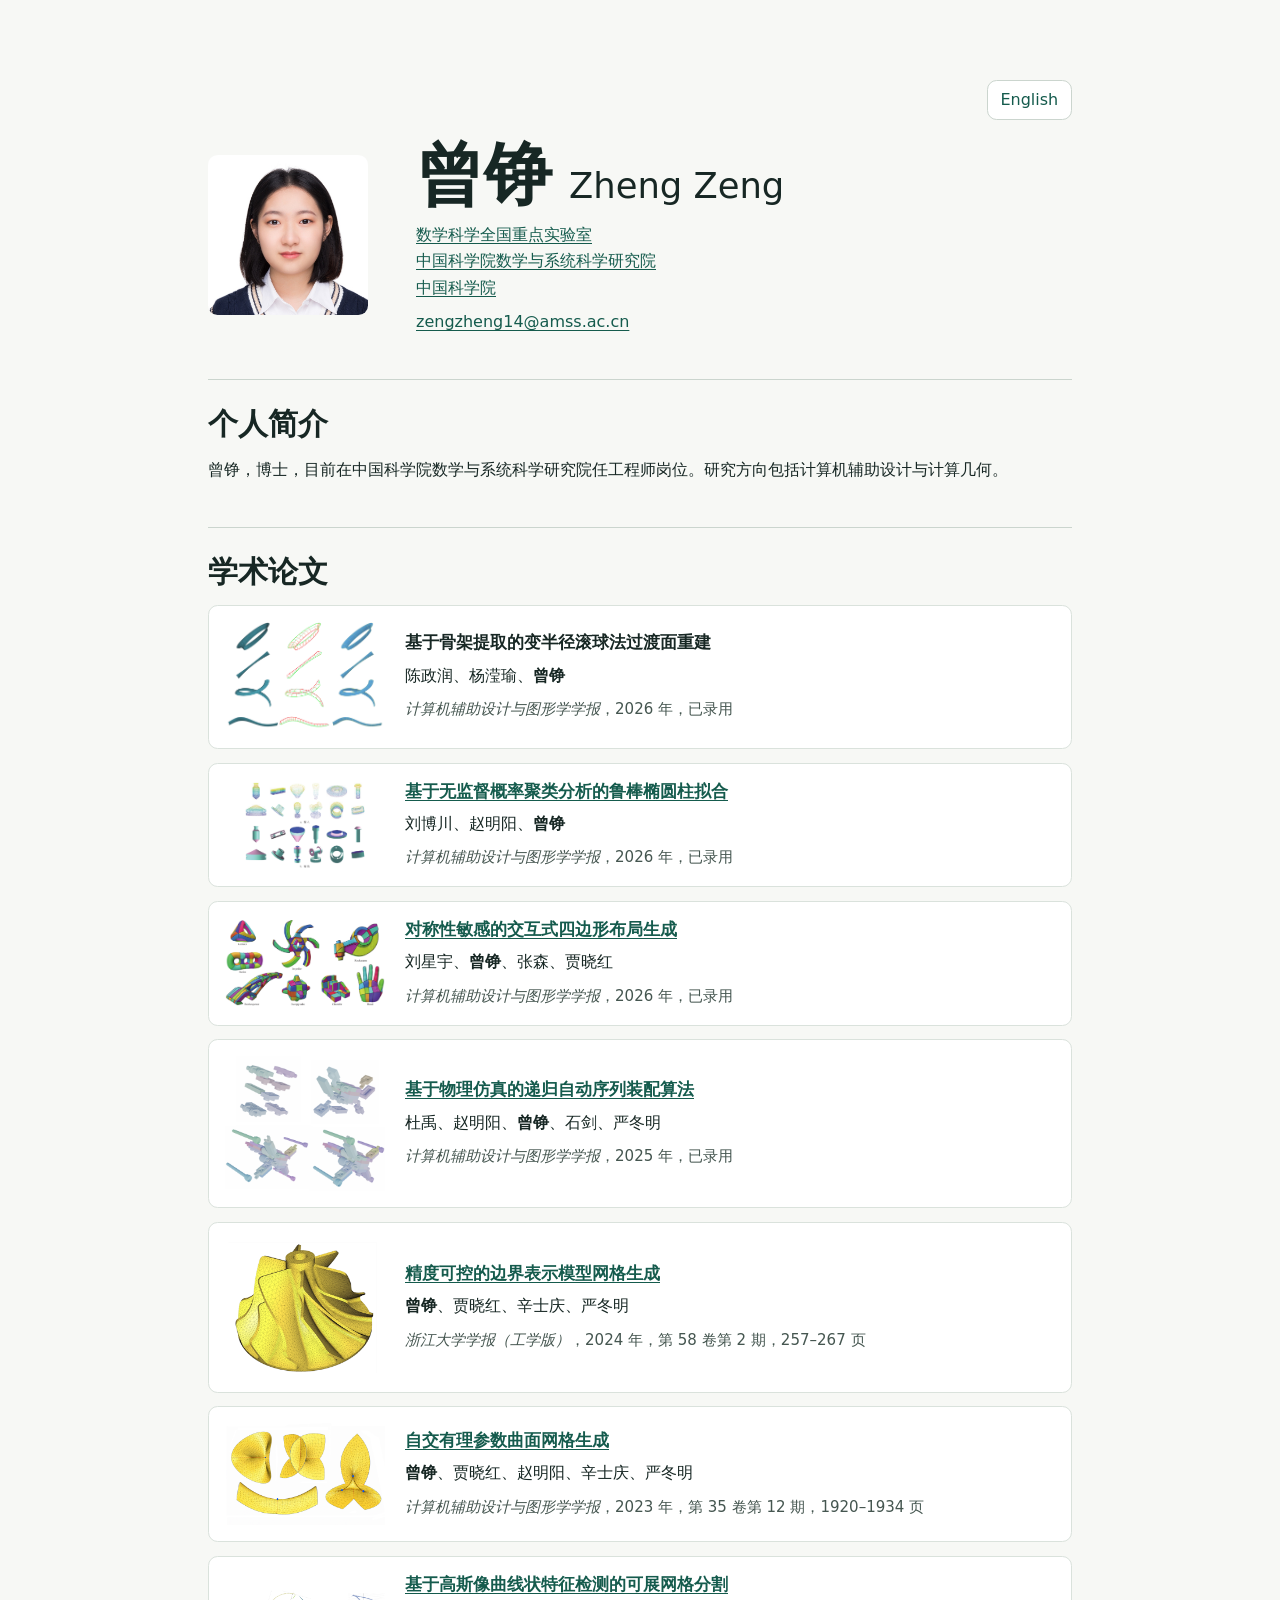
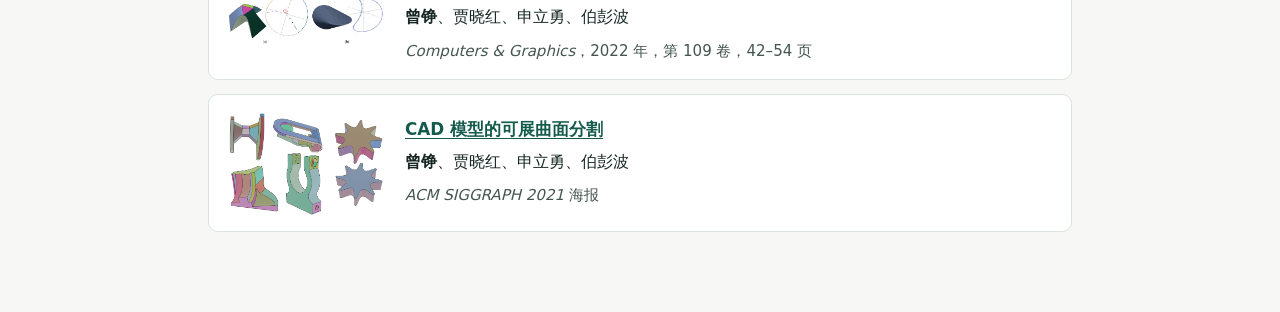
==== commit d45ce0fc: "update chinese author names" ====
--- a/index.html
+++ b/index.html
@@ -83,7 +83,7 @@
           <img src="Homepage_files/fig/title.png" alt="">
           <div>
             <h3><a href="https://doi.org/10.1016/j.cag.2022.10.003">基于高斯像曲线状特征检测的可展网格分割</a></h3>
-            <p><strong>曾铮</strong>、贾晓红、<span lang="en">Liyong Shen</span>、<span lang="en">Pengbo Bo</span></p>
+            <p><strong>曾铮</strong>、贾晓红、申立勇、伯彭波</p>
             <p class="venue"><cite lang="en">Computers &amp; Graphics</cite>，2022 年，第 109 卷，42–54 页</p>
           </div>
         </li>
@@ -91,7 +91,7 @@
           <img src="Homepage_files/fig/poster.png" alt="">
           <div>
             <h3><a href="https://doi.org/10.1145/3450618.3469167">CAD 模型的可展曲面分割</a></h3>
-            <p><strong>曾铮</strong>、贾晓红、<span lang="en">Liyong Shen</span>、<span lang="en">Pengbo Bo</span></p>
+            <p><strong>曾铮</strong>、贾晓红、申立勇、伯彭波</p>
             <p class="venue"><cite lang="en">ACM SIGGRAPH 2021</cite> 海报</p>
           </div>
         </li>
